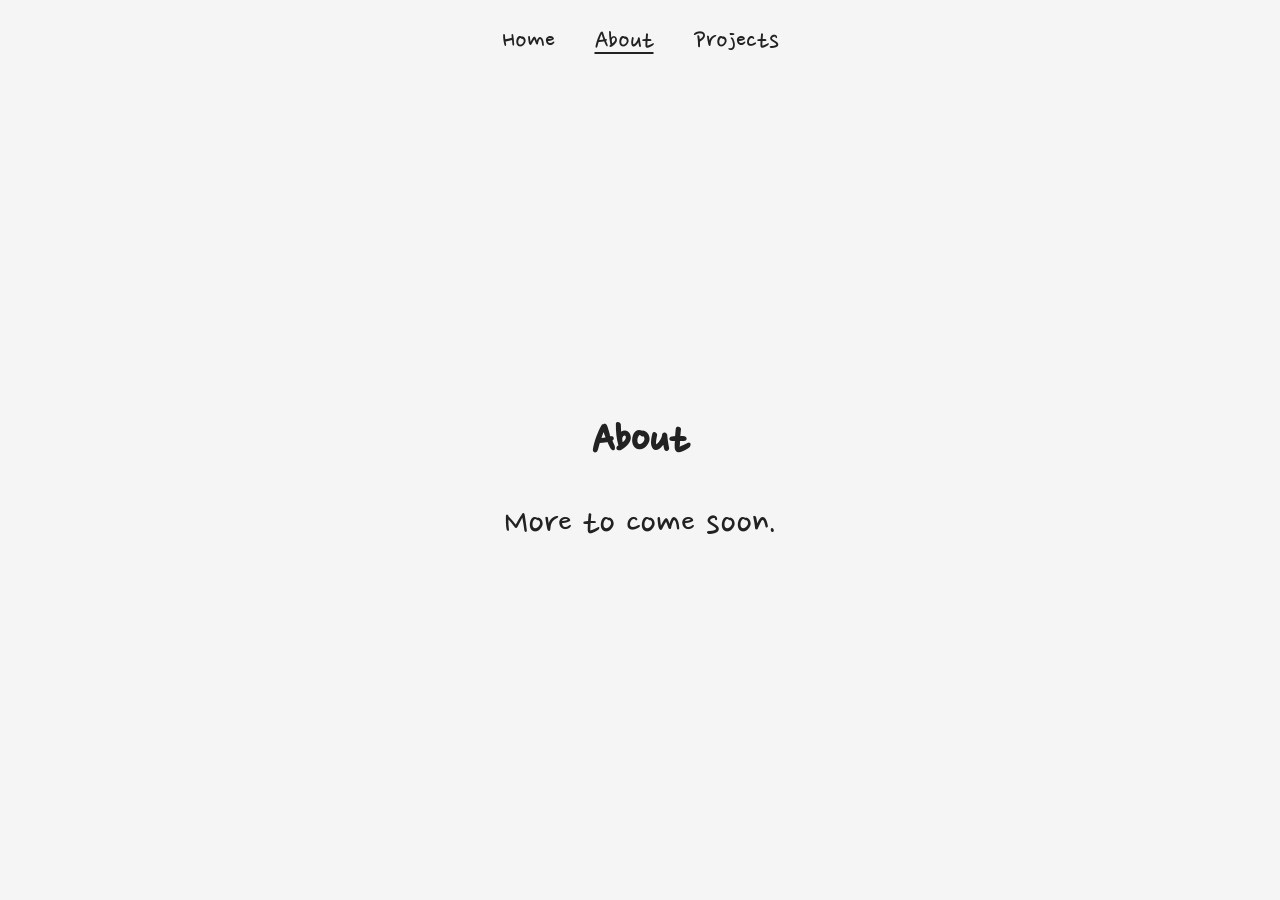
==== about.html @ c7a4992c "Add About/Projects pages and shared header nav Extract inline styles into style.css and add a header" ====
<!DOCTYPE html>
<html lang="en">
<head>
  <meta charset="UTF-8">
  <meta name="viewport" content="width=device-width, initial-scale=1">
  <title>About - haydencrain.dev</title>
  <link rel="icon" type="image/png" sizes="32x32" href="/favicon-32x32.png">
  <link rel="icon" type="image/png" sizes="16x16" href="/favicon-16x16.png">
  <link rel="apple-touch-icon" sizes="180x180" href="/apple-touch-icon.png">
  <link rel="icon" href="/favicon.ico">
  <link rel="manifest" href="/site.webmanifest">
  <link rel="preconnect" href="https://fonts.googleapis.com">
  <link rel="preconnect" href="https://fonts.gstatic.com" crossorigin>
  <link href="https://fonts.googleapis.com/css2?family=Nanum+Pen+Script&display=swap" rel="stylesheet">
  <link rel="stylesheet" href="/style.css">
</head>
<body>
  <header class="site-header">
    <nav class="site-nav">
      <a href="/index.html">Home</a>
      <a href="/about.html" aria-current="page">About</a>
      <a href="/projects.html">Projects</a>
    </nav>
  </header>
  <main>
    <div class="page-content">
      <h1>About</h1>
      <p>More to come soon.</p>
    </div>
  </main>
</body>
</html>
---- style.css ----
body {
  display: flex;
  flex-direction: column;
  min-height: 100vh;
  margin: 0;
  padding: 0;
  box-sizing: border-box;
  background: #f5f5f5;
  font-family: 'Nanum Pen Script', cursive;
  text-align: center;
  cursor: url("cursor-default.png") 0 0, auto;
}
a,
button,
input,
select,
textarea,
[role="button"],
[onclick] {
  cursor: url("cursor-pointer.png") 0 0, pointer;
}

.site-header {
  padding: 1.5rem 1rem 0;
}
.site-nav {
  display: flex;
  justify-content: center;
  gap: 2.5rem;
  font-size: 1.8rem;
}
.site-nav a {
  color: #222;
  text-decoration: none;
}
.site-nav a:hover,
.site-nav a:active {
  text-decoration: underline;
}
.site-nav a[aria-current="page"] {
  text-decoration: underline;
}

main {
  flex: 1;
  display: grid;
  place-items: center;
  padding: 1rem;
  box-sizing: border-box;
}

.hero {
  display: grid;
  grid-template-columns: auto minmax(120px, 1fr) auto;
  grid-template-areas: "intro photo links";
  gap: 2rem;
}
.photo {
  grid-area: photo;
  justify-self: center;
  width: min(292px, 100%, 60vw, 80vh * 292 / 851);
  aspect-ratio: 292 / 851;
  height: auto;
  max-width: 100%;
}
p {
  margin: 0;
  font-size: 2.5rem;
  color: #222;
}
.prefix {
  grid-area: intro;
  justify-self: start;
  align-self: start;
  font-size: 1.5rem;
}
.prefix .name {
  font-size: 3rem;
}
.links {
  grid-area: links;
  justify-self: end;
  align-self: end;
  font-family: system-ui, -apple-system, "Segoe UI", Roboto, sans-serif;
  text-align: left;
}
.links .title {
  font-size: 1rem;
  margin-bottom: 0.5rem;
}
.links ul {
  list-style: none;
  margin: 0;
  padding: 0;
  display: flex;
  flex-direction: column;
  gap: 0.4rem;
}
.links a {
  display: flex;
  align-items: center;
  gap: 0.5rem;
  font-size: 0.9rem;
  text-decoration: none;
}
.links a:hover {
  text-decoration: underline;
}
.links a img {
  width: 20px;
  height: 20px;
  object-fit: contain;
}

.page-content {
  max-width: 700px;
  font-size: 1.6rem;
  color: #222;
  line-height: 1.5;
}
.page-content h1 {
  font-size: 3rem;
  margin: 0 0 1rem;
}

@media (max-width: 900px) {
  .hero {
    grid-template-columns: 1fr;
    grid-template-areas:
      "photo"
      "intro"
      "links";
    justify-items: center;
  }
  .photo {
    width: min(110px, 30vw);
  }
  .prefix {
    justify-self: center;
    align-self: auto;
  }
  .links {
    justify-self: center;
    align-self: auto;
    text-align: center;
  }
  .links a {
    justify-content: center;
  }
  .site-nav {
    gap: 1.5rem;
    font-size: 1.5rem;
  }
}
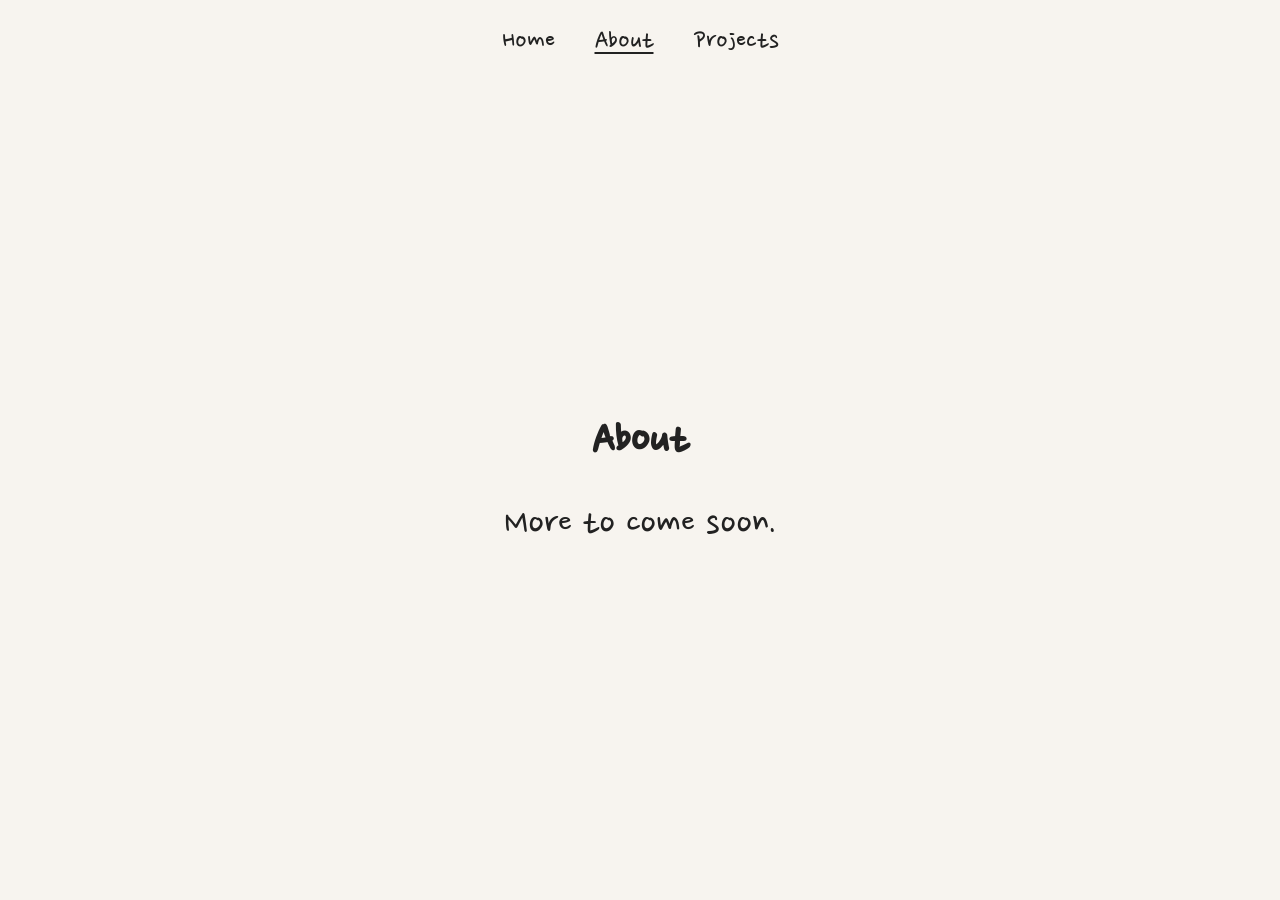
==== commit 7c8c9864: "Credit Sheng and Andre, bust stylesheet cache Pages served style.css with a 4-hour max-age, so retur" ====
--- a/about.html
+++ b/about.html
@@ -4,22 +4,22 @@
   <meta charset="UTF-8">
   <meta name="viewport" content="width=device-width, initial-scale=1">
   <title>About - haydencrain.dev</title>
-  <link rel="icon" type="image/png" sizes="32x32" href="/favicon-32x32.png">
-  <link rel="icon" type="image/png" sizes="16x16" href="/favicon-16x16.png">
-  <link rel="apple-touch-icon" sizes="180x180" href="/apple-touch-icon.png">
+  <link rel="icon" type="image/png" sizes="32x32" href="/assets/favicon-32x32.png">
+  <link rel="icon" type="image/png" sizes="16x16" href="/assets/favicon-16x16.png">
+  <link rel="apple-touch-icon" sizes="180x180" href="/assets/apple-touch-icon.png">
   <link rel="icon" href="/favicon.ico">
   <link rel="manifest" href="/site.webmanifest">
   <link rel="preconnect" href="https://fonts.googleapis.com">
   <link rel="preconnect" href="https://fonts.gstatic.com" crossorigin>
   <link href="https://fonts.googleapis.com/css2?family=Nanum+Pen+Script&display=swap" rel="stylesheet">
-  <link rel="stylesheet" href="/style.css">
+  <link rel="stylesheet" href="/style.css?v=2">
 </head>
 <body>
   <header class="site-header">
     <nav class="site-nav">
-      <a href="/index.html">Home</a>
-      <a href="/about.html" aria-current="page">About</a>
-      <a href="/projects.html">Projects</a>
+      <a href="/">Home</a>
+      <a href="/about" aria-current="page">About</a>
+      <a href="/projects">Projects</a>
     </nav>
   </header>
   <main>
--- a/style.css
+++ b/style.css
@@ -5,10 +5,10 @@
   margin: 0;
   padding: 0;
   box-sizing: border-box;
-  background: #f5f5f5;
+  background: #f7f4ef;
   font-family: 'Nanum Pen Script', cursive;
   text-align: center;
-  cursor: url("cursor-default.png") 0 0, auto;
+  cursor: url("assets/cursor-default.png") 0 0, auto;
 }
 a,
 button,
@@ -17,7 +17,7 @@
 textarea,
 [role="button"],
 [onclick] {
-  cursor: url("cursor-pointer.png") 0 0, pointer;
+  cursor: url("assets/cursor-pointer.png") 0 0, pointer;
 }
 
 .site-header {
@@ -152,3 +152,85 @@
     font-size: 1.5rem;
   }
 }
+
+.project-list {
+  list-style: none;
+  margin: 0 0 2rem;
+  padding: 0;
+  display: grid;
+  grid-template-columns: repeat(auto-fit, minmax(280px, 1fr));
+  gap: 1.5rem;
+}
+.project {
+  display: flex;
+  flex-direction: column;
+  border: 2px solid #222;
+  border-radius: 6px;
+  background: #fffdf9;
+  overflow: hidden;
+  transition: transform 0.15s ease, box-shadow 0.15s ease;
+}
+.project:hover,
+.project:focus-within {
+  transform: translate(-2px, -2px);
+  box-shadow: 4px 4px 0 #222;
+}
+.project-image-link {
+  display: block;
+}
+.project-image {
+  display: block;
+  width: 100%;
+  height: auto;
+  aspect-ratio: 2 / 1;
+  object-fit: cover;
+  border-bottom: 2px solid #222;
+}
+.project-body {
+  padding: 0.75rem 1rem 1rem;
+  text-align: left;
+}
+.project-name {
+  margin: 0;
+  font-size: 2rem;
+  font-weight: normal;
+  line-height: 1.1;
+}
+.project-name a {
+  color: #222;
+  text-decoration: none;
+}
+.project-name a:hover,
+.project-name a:focus-visible {
+  text-decoration: underline;
+}
+.project-meta,
+.project-description,
+.project-links {
+  font-family: system-ui, -apple-system, "Segoe UI", Roboto, sans-serif;
+}
+.project-meta {
+  margin: 0.1rem 0 0;
+  font-size: 0.8rem;
+  color: #555;
+}
+.project-description {
+  margin: 0.6rem 0 0;
+  font-size: 0.9rem;
+  line-height: 1.4;
+}
+.project-links {
+  list-style: none;
+  margin: 0.8rem 0 0;
+  padding: 0;
+  display: flex;
+  flex-wrap: wrap;
+  gap: 0.4rem 1rem;
+  font-size: 0.85rem;
+}
+.project-links a {
+  color: #222;
+}
+.project-note {
+  font-size: 1.6rem;
+}
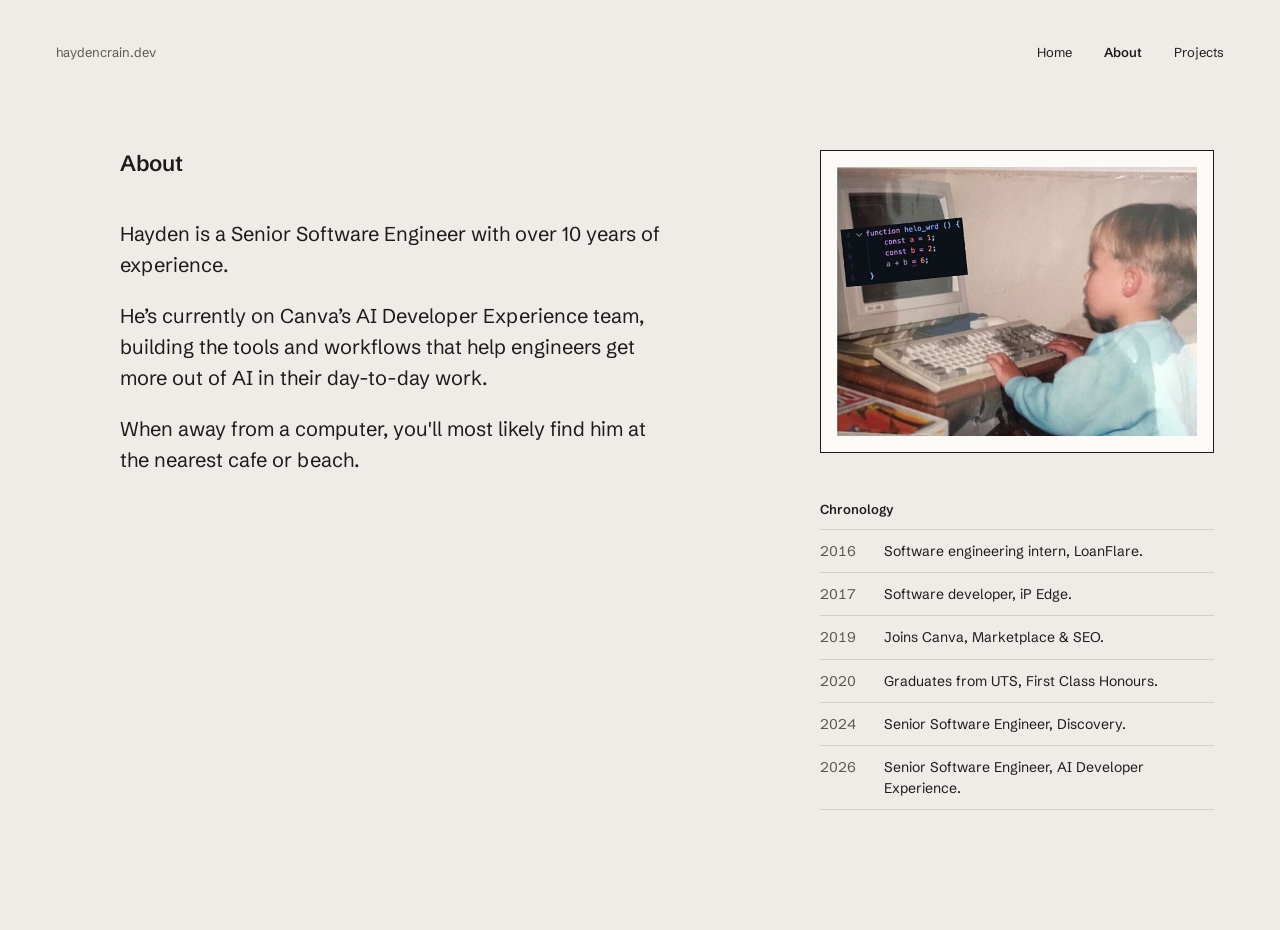
==== commit ecd725dd: "Redesign site as a quiet gallery wall with photo annotations Swap the handwritten style for Schibste" ====
--- a/about.html
+++ b/about.html
@@ -11,21 +11,42 @@
   <link rel="manifest" href="/site.webmanifest">
   <link rel="preconnect" href="https://fonts.googleapis.com">
   <link rel="preconnect" href="https://fonts.gstatic.com" crossorigin>
-  <link href="https://fonts.googleapis.com/css2?family=Nanum+Pen+Script&display=swap" rel="stylesheet">
-  <link rel="stylesheet" href="/style.css?v=2">
+  <link href="https://fonts.googleapis.com/css2?family=Schibsted+Grotesk:ital,wght@0,400;0,600;1,400&display=swap" rel="stylesheet">
+  <link rel="stylesheet" href="/style.css?v=5">
 </head>
 <body>
   <header class="site-header">
-    <nav class="site-nav">
+    <a class="site-name" href="/">haydencrain.dev</a>
+    <nav class="site-nav" aria-label="Main">
       <a href="/">Home</a>
       <a href="/about" aria-current="page">About</a>
       <a href="/projects">Projects</a>
     </nav>
   </header>
-  <main>
-    <div class="page-content">
+  <main class="page about">
+    <div class="about-text">
       <h1>About</h1>
-      <p>More to come soon.</p>
+      <div class="prose">
+        <p>Hayden is a Senior Software Engineer with over 10 years of experience.</p>
+        <p>He’s currently on Canva’s AI Developer Experience team, building the tools and workflows that help engineers get more out of AI in their day-to-day work.</p>
+        <p>When away from a computer, you'll most likely find him at the nearest cafe or beach.</p>
+      </div>
+    </div>
+    <div class="about-side">
+      <figure class="frame">
+        <img src="/assets/artist-shot.jpg" alt="Childhood photo of Hayden as a toddler typing at a beige desktop computer, with a code snippet pasted over the monitor" width="640" height="478">
+      </figure>
+      <section class="chronology">
+        <h2>Chronology</h2>
+        <ol>
+          <li><time datetime="2016">2016</time><span>Software engineering intern, LoanFlare.</span></li>
+          <li><time datetime="2017">2017</time><span>Software developer, iP Edge.</span></li>
+          <li><time datetime="2019">2019</time><span>Joins Canva, Marketplace &amp; SEO.</span></li>
+          <li><time datetime="2020">2020</time><span>Graduates from UTS, First Class Honours.</span></li>
+          <li><time datetime="2024">2024</time><span>Senior Software Engineer, Discovery.</span></li>
+          <li><time datetime="2026">2026</time><span>Senior Software Engineer, AI Developer Experience.</span></li>
+        </ol>
+      </section>
     </div>
   </main>
 </body>
--- a/style.css
+++ b/style.css
@@ -1,13 +1,20 @@
+:root {
+  --wall: #eeece7;
+  --ink: #1c1b19;
+  --muted: #5a574f;
+  --rule: #d3cfc6;
+  --leader: #8d887f;
+  --mat: #fbfaf7;
+  --inset: 56px;
+}
+
 body {
-  display: flex;
-  flex-direction: column;
-  min-height: 100vh;
-  margin: 0;
-  padding: 0;
-  box-sizing: border-box;
-  background: #f7f4ef;
-  font-family: 'Nanum Pen Script', cursive;
-  text-align: center;
+  margin: 0;
+  background: var(--wall);
+  color: var(--ink);
+  font-family: 'Schibsted Grotesk', system-ui, sans-serif;
+  -webkit-text-size-adjust: 100%;
+  text-size-adjust: 100%;
   cursor: url("assets/cursor-default.png") 0 0, auto;
 }
 a,
@@ -20,217 +27,461 @@
   cursor: url("assets/cursor-pointer.png") 0 0, pointer;
 }
 
+a {
+  color: var(--ink);
+  text-decoration: none;
+}
+a:hover {
+  text-decoration: underline;
+  text-underline-offset: 3px;
+}
+a.act {
+  text-decoration: underline;
+  text-decoration-thickness: 1px;
+  text-underline-offset: 3px;
+  text-decoration-color: var(--leader);
+}
+a.act:hover {
+  text-decoration-color: var(--ink);
+}
+
 .site-header {
-  padding: 1.5rem 1rem 0;
+  display: flex;
+  justify-content: space-between;
+  align-items: center;
+  padding: 30px var(--inset) 0;
+  font-size: 13px;
+  line-height: 16px;
+}
+/* Vertical padding keeps the tap target at 44px tall */
+.site-header a {
+  display: block;
+  padding: 14px 0;
+}
+.site-name {
+  color: var(--muted);
 }
 .site-nav {
   display: flex;
-  justify-content: center;
-  gap: 2.5rem;
-  font-size: 1.8rem;
-}
-.site-nav a {
-  color: #222;
-  text-decoration: none;
-}
-.site-nav a:hover,
-.site-nav a:active {
-  text-decoration: underline;
+  gap: 32px;
 }
 .site-nav a[aria-current="page"] {
-  text-decoration: underline;
-}
-
-main {
-  flex: 1;
+  font-weight: 600;
+}
+
+/* Shared page column (About, Projects) */
+.page {
+  box-sizing: border-box;
+  width: min(100% - 2 * var(--inset), 1040px);
+  margin: 0 auto;
+  padding: 76px 0 120px;
+}
+.page h1 {
+  margin: 0;
+  font-size: 22px;
+  font-weight: 600;
+  line-height: 1.25;
+}
+
+/* A picture on the wall: ink border around a pale mat */
+.frame {
+  box-sizing: border-box;
+  width: fit-content;
+  max-width: 100%;
+  margin: 0;
+  padding: 16px;
+  border: 1px solid var(--ink);
+  background: var(--mat);
+}
+.frame img {
+  display: block;
+  max-width: 100%;
+  height: auto;
+}
+
+/* Home: the photo sits in the middle column, the placard in the right */
+.home {
+  --photo-h: max(440px, min(594px, 74vh));
+  --reach: clamp(24px, 50vw - 360px, 72px); /* leader line length past the photo */
+  --gap: 12px;                              /* leader end to label */
   display: grid;
-  place-items: center;
-  padding: 1rem;
+  grid-template-columns: minmax(0, 1fr) auto minmax(0, 1fr);
+  padding: 26px 0 64px;
+}
+.specimen {
+  grid-column: 2;
+  grid-row: 1;
+  margin: 0;
+}
+.specimen-plate {
+  position: relative;
+}
+.specimen-plate picture {
+  display: block;
+}
+.specimen-photo {
+  display: block;
+  width: auto;
+  height: var(--photo-h);
+}
+
+/* Notes are positioned as a share of the photo's box, so they stay on their details at any size */
+.notes {
+  position: absolute;
+  inset: 0;
+  margin: 0;
+  padding: 0;
+  list-style: none;
+}
+.note-line {
+  position: absolute;
+  top: var(--y);
+  height: 1px;
+  margin-top: -0.5px;
+  background: var(--leader);
+  opacity: 0.7;
+}
+.note--right .note-line {
+  left: var(--x);
+  right: calc(-1 * var(--reach));
+}
+.note--left .note-line {
+  left: calc(-1 * var(--reach));
+  right: calc(100% - var(--x));
+}
+.note-label {
+  position: absolute;
+  top: var(--y);
+  transform: translateY(-50%);
+  white-space: nowrap;
+  font-size: 13px;
+  line-height: 1.3;
+  color: var(--muted);
+}
+.note--right .note-label {
+  left: calc(100% + var(--reach) + var(--gap));
+}
+.note--left .note-label {
+  right: calc(100% + var(--reach) + var(--gap));
+}
+.note-num,
+.key {
+  display: none;
+}
+
+.placard {
+  grid-column: 3;
+  grid-row: 1;
+  align-self: end;
   box-sizing: border-box;
-}
-
-.hero {
+  width: calc(var(--reach) + var(--gap) + 280px);
+  max-width: calc(100% - 24px);
+  margin-bottom: 27px;
+  padding-left: calc(var(--reach) + var(--gap));
+  font-size: 13px;
+  line-height: 1.5;
+}
+.placard h1 {
+  margin: 0;
+  font-size: 15px;
+  font-weight: 600;
+  line-height: 1.3;
+}
+.placard p {
+  margin: 2px 0 0;
+}
+.placard-links {
+  display: flex;
+  flex-direction: column;
+  gap: 6px;
+  margin: 12px 0 0;
+  padding: 12px 0 0;
+  border-top: 1px solid var(--rule);
+  list-style: none;
+}
+.placard-links a {
+  display: inline-flex;
+  align-items: center;
+  gap: 8px;
+  color: var(--muted);
+}
+.placard-links img {
+  flex-shrink: 0;
+  width: 14px;
+  height: 14px;
+}
+
+/* About: text on the left, photo and chronology on the right.
+   Left edge lines up with Projects; the wider right column runs past it, as in the design. */
+.about {
   display: grid;
-  grid-template-columns: auto minmax(120px, 1fr) auto;
-  grid-template-areas: "intro photo links";
-  gap: 2rem;
-}
-.photo {
-  grid-area: photo;
-  justify-self: center;
-  width: min(292px, 100%, 60vw, 80vh * 292 / 851);
-  aspect-ratio: 292 / 851;
-  height: auto;
-  max-width: 100%;
-}
-p {
-  margin: 0;
-  font-size: 2.5rem;
-  color: #222;
-}
-.prefix {
-  grid-area: intro;
-  justify-self: start;
-  align-self: start;
-  font-size: 1.5rem;
-}
-.prefix .name {
-  font-size: 3rem;
-}
-.links {
-  grid-area: links;
-  justify-self: end;
+  grid-template-columns: minmax(0, 540fr) minmax(0, 394fr);
+  column-gap: clamp(48px, 12.5vw, 160px);
+  align-items: start;
+  width: auto;
+  max-width: 1094px;
+  margin-left: max(var(--inset), 50% - 520px);
+  margin-right: var(--inset);
+}
+.about-text {
+  display: flex;
+  flex-direction: column;
+  gap: 40px;
+}
+.prose {
+  display: flex;
+  flex-direction: column;
+  gap: 20px;
+  font-size: 20px;
+  line-height: 1.55;
+}
+.prose p {
+  margin: 0;
+}
+.about-side {
+  display: flex;
+  flex-direction: column;
+  gap: 48px;
+}
+.about .frame img {
+  width: 360px;
+}
+.chronology {
+  display: flex;
+  flex-direction: column;
+  gap: 12px;
+}
+.chronology h2 {
+  margin: 0;
+  font-size: 13px;
+  font-weight: 600;
+}
+.chronology ol {
+  margin: 0;
+  padding: 0;
+  list-style: none;
+  font-size: 14px;
+  line-height: 1.45;
+  border-bottom: 1px solid var(--rule);
+}
+.chronology li {
+  display: grid;
+  grid-template-columns: 48px minmax(0, 1fr);
+  column-gap: 16px;
+  padding: 11px 0;
+  border-top: 1px solid var(--rule);
+}
+.chronology time {
+  color: var(--muted);
+  font-variant-numeric: tabular-nums;
+}
+
+/* Projects: each entry spans two rows of a subgrid, so frames in a row share a bottom line */
+.projects h1 {
+  margin-bottom: 72px;
+}
+.project-grid {
+  display: grid;
+  grid-template-columns: repeat(2, minmax(0, 1fr));
+  column-gap: clamp(40px, 9.375vw, 120px);
+  row-gap: 96px;
+}
+.project {
+  display: grid;
+  grid-row: span 2;
+  grid-template-rows: subgrid;
+  grid-template-columns: minmax(0, 1fr);
+  row-gap: 28px;
+}
+/* The image, not its mat, fills the column; the mat spills into the column gap */
+.project .frame {
   align-self: end;
-  font-family: system-ui, -apple-system, "Segoe UI", Roboto, sans-serif;
-  text-align: left;
-}
-.links .title {
-  font-size: 1rem;
-  margin-bottom: 0.5rem;
-}
-.links ul {
+  width: max-content;
+  max-width: calc(100% + 34px);
+}
+.project .frame img {
+  width: auto;
+  max-height: 296px;
+}
+.project-info {
+  display: flex;
+  gap: 14px;
+  font-size: 14px;
+  line-height: 1.5;
+}
+.project-index {
+  flex: 0 0 20px;
+  color: var(--muted);
+  font-variant-numeric: tabular-nums;
+}
+.project-body {
+  display: flex;
+  flex-direction: column;
+  gap: 8px;
+  min-width: 0;
+  max-width: 400px;
+}
+.project-body p {
+  margin: 0;
+}
+.project-head {
+  display: flex;
+  flex-direction: column;
+  gap: 1px;
+}
+.project-head h2 {
+  margin: 0;
+  font-size: 16px;
+  font-weight: 600;
+  line-height: 1.3;
+}
+.project-year {
+  font-weight: 400;
+}
+.project-stack {
+  font-style: italic;
+  color: var(--muted);
+}
+.project-links {
+  display: flex;
+  flex-wrap: wrap;
+  column-gap: 18px;
+  margin: -6px 0 0;
+  padding: 0;
   list-style: none;
-  margin: 0;
-  padding: 0;
-  display: flex;
-  flex-direction: column;
-  gap: 0.4rem;
-}
-.links a {
-  display: flex;
-  align-items: center;
-  gap: 0.5rem;
-  font-size: 0.9rem;
-  text-decoration: none;
-}
-.links a:hover {
-  text-decoration: underline;
-}
-.links a img {
-  width: 20px;
-  height: 20px;
-  object-fit: contain;
-}
-
-.page-content {
-  max-width: 700px;
-  font-size: 1.6rem;
-  color: #222;
-  line-height: 1.5;
-}
-.page-content h1 {
-  font-size: 3rem;
-  margin: 0 0 1rem;
-}
-
-@media (max-width: 900px) {
-  .hero {
-    grid-template-columns: 1fr;
-    grid-template-areas:
-      "photo"
-      "intro"
-      "links";
-    justify-items: center;
-  }
-  .photo {
-    width: min(110px, 30vw);
-  }
-  .prefix {
-    justify-self: center;
-    align-self: auto;
-  }
-  .links {
-    justify-self: center;
-    align-self: auto;
-    text-align: center;
-  }
-  .links a {
-    justify-content: center;
+}
+.project-links a {
+  display: block;
+  padding: 10px 0;
+}
+
+@media (max-width: 760px) {
+  :root {
+    --inset: 24px;
+  }
+  .site-header {
+    padding-top: 8px;
   }
   .site-nav {
-    gap: 1.5rem;
-    font-size: 1.5rem;
-  }
-}
-
-.project-list {
-  list-style: none;
-  margin: 0 0 2rem;
-  padding: 0;
-  display: grid;
-  grid-template-columns: repeat(auto-fit, minmax(280px, 1fr));
-  gap: 1.5rem;
-}
-.project {
-  display: flex;
-  flex-direction: column;
-  border: 2px solid #222;
-  border-radius: 6px;
-  background: #fffdf9;
-  overflow: hidden;
-  transition: transform 0.15s ease, box-shadow 0.15s ease;
-}
-.project:hover,
-.project:focus-within {
-  transform: translate(-2px, -2px);
-  box-shadow: 4px 4px 0 #222;
-}
-.project-image-link {
-  display: block;
-}
-.project-image {
-  display: block;
-  width: 100%;
-  height: auto;
-  aspect-ratio: 2 / 1;
-  object-fit: cover;
-  border-bottom: 2px solid #222;
-}
-.project-body {
-  padding: 0.75rem 1rem 1rem;
-  text-align: left;
-}
-.project-name {
-  margin: 0;
-  font-size: 2rem;
-  font-weight: normal;
-  line-height: 1.1;
-}
-.project-name a {
-  color: #222;
-  text-decoration: none;
-}
-.project-name a:hover,
-.project-name a:focus-visible {
-  text-decoration: underline;
-}
-.project-meta,
-.project-description,
-.project-links {
-  font-family: system-ui, -apple-system, "Segoe UI", Roboto, sans-serif;
-}
-.project-meta {
-  margin: 0.1rem 0 0;
-  font-size: 0.8rem;
-  color: #555;
-}
-.project-description {
-  margin: 0.6rem 0 0;
-  font-size: 0.9rem;
-  line-height: 1.4;
-}
-.project-links {
-  list-style: none;
-  margin: 0.8rem 0 0;
-  padding: 0;
-  display: flex;
-  flex-wrap: wrap;
-  gap: 0.4rem 1rem;
-  font-size: 0.85rem;
-}
-.project-links a {
-  color: #222;
-}
-.project-note {
-  font-size: 1.6rem;
-}
+    gap: 20px;
+  }
+  .page {
+    padding: 44px 0 72px;
+  }
+  .page h1 {
+    font-size: 20px;
+  }
+
+  /* Home becomes a field-guide key: numerals by the photo, captions listed below */
+  .home {
+    --photo-h: 520px;
+    --reach: 26px;
+    --gap: 6px;
+    grid-template-columns: minmax(0, 1fr);
+    padding: 24px var(--inset) 64px;
+  }
+  .specimen {
+    grid-column: 1;
+  }
+  .specimen-plate {
+    width: fit-content;
+    margin: 0 auto;
+  }
+  .note-label {
+    font-size: 12px;
+    color: var(--ink);
+    font-variant-numeric: tabular-nums;
+  }
+  .note-num {
+    display: inline;
+  }
+  .note-text {
+    position: absolute;
+    width: 1px;
+    height: 1px;
+    overflow: hidden;
+    clip-path: inset(50%);
+  }
+  .key {
+    display: flex;
+    flex-direction: column;
+    gap: 4px;
+    margin: 24px 0 0;
+    padding: 0;
+    list-style: none;
+    font-size: 13px;
+    line-height: 1.45;
+    color: var(--muted);
+    counter-reset: key;
+  }
+  .key li {
+    display: grid;
+    grid-template-columns: 20px minmax(0, 1fr);
+    counter-increment: key;
+  }
+  .key li::before {
+    content: counter(key);
+    color: var(--ink);
+    font-variant-numeric: tabular-nums;
+  }
+  .placard {
+    grid-column: 1;
+    grid-row: auto;
+    width: auto;
+    max-width: none;
+    margin: 32px 0 0;
+    padding-left: 0;
+    font-size: 15px;
+  }
+  .placard h1 {
+    font-size: 17px;
+  }
+  .placard-links a {
+    font-size: 14px;
+  }
+
+  .about {
+    grid-template-columns: minmax(0, 1fr);
+    row-gap: 40px;
+    width: min(100% - 2 * var(--inset), 1040px);
+    max-width: none;
+    margin-inline: auto;
+  }
+  .prose {
+    gap: 16px;
+    font-size: 17px;
+  }
+  .about-side {
+    gap: 40px;
+  }
+  .chronology ol {
+    font-size: 15px;
+  }
+  .chronology li {
+    grid-template-columns: 52px minmax(0, 1fr);
+  }
+
+  .projects h1 {
+    margin-bottom: 56px;
+  }
+  .project-grid {
+    grid-template-columns: minmax(0, 1fr);
+    row-gap: 56px;
+  }
+  .project {
+    row-gap: 20px;
+  }
+  .project .frame {
+    width: auto;
+    max-width: none;
+  }
+  .project .frame img {
+    max-height: 260px;
+  }
+  .project-info {
+    font-size: 15px;
+  }
+  .project-head h2 {
+    font-size: 17px;
+  }
+}
